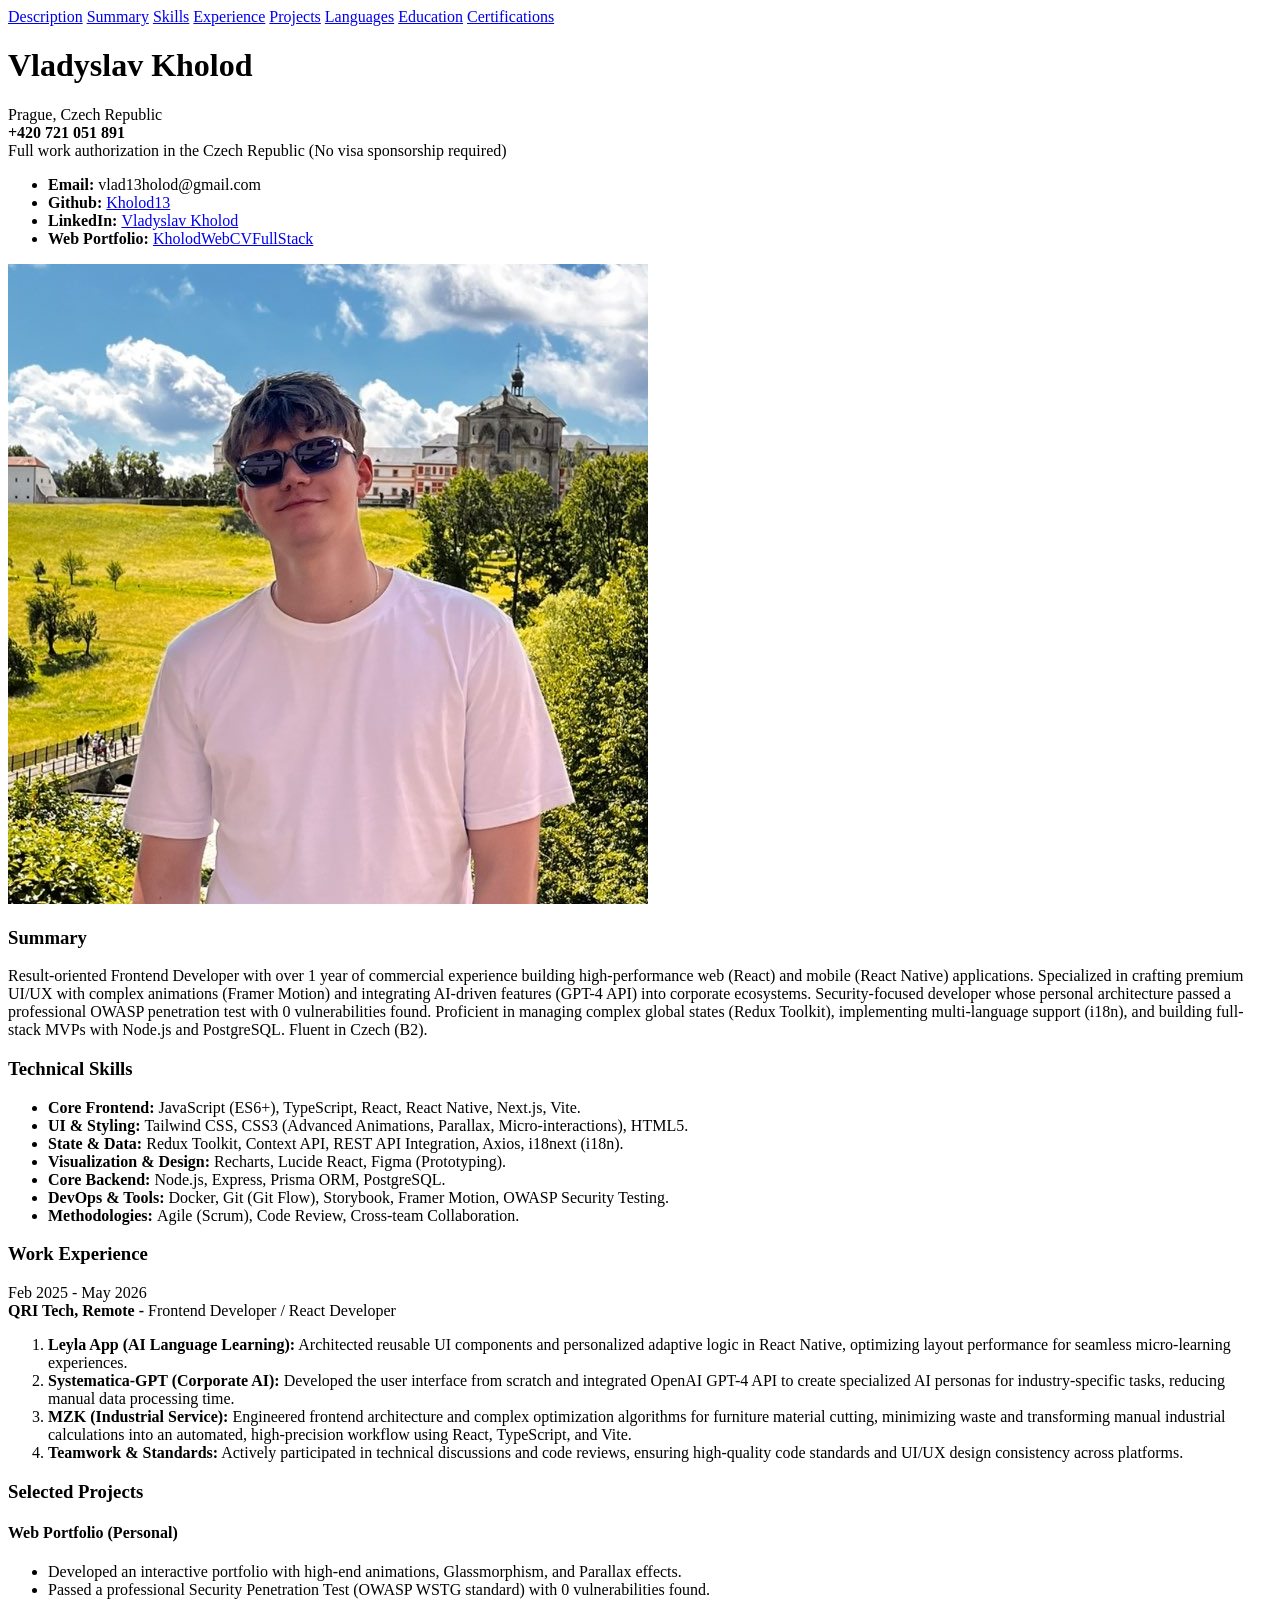
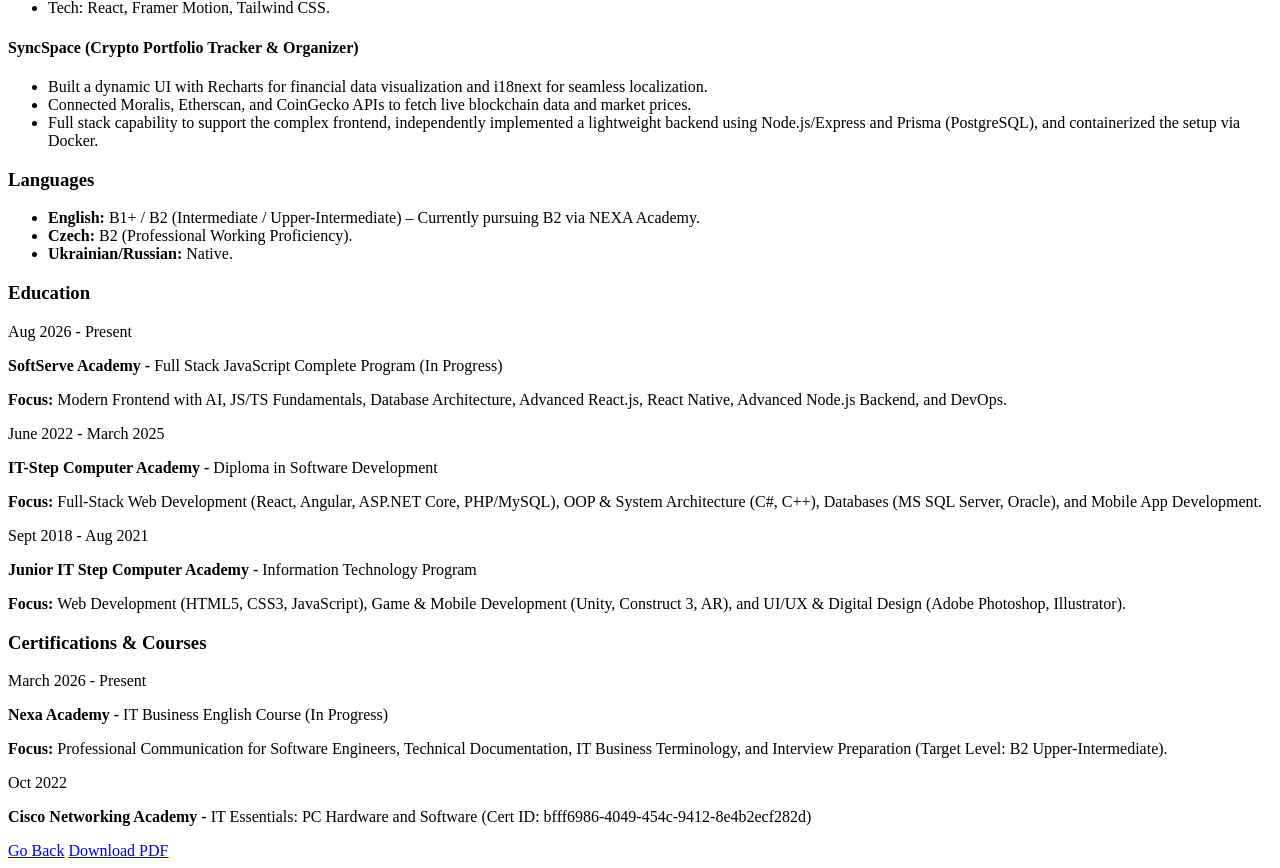
==== index.html @ 4ea3b6b8 "finish html" ====
<!doctype html>
<html lang="en">
<head>
    <meta charset="UTF-8">
    <meta name="viewport"
          content="width=device-width, user-scalable=no, initial-scale=1.0, maximum-scale=1.0, minimum-scale=1.0">
    <meta http-equiv="X-UA-Compatible" content="ie=edge">
    <link rel="stylesheet" href="styles.css">
    <title>Vladyslav Kholod | Full Stack Developer</title>
</head>
<body>
    <div class="wrapper">
        <nav>
            <a href="#top">Description</a>
            <a href="#summary">Summary</a>
            <a href="#skills">Skills</a>
            <a href="#experience">Experience</a>
            <a href="#projects">Projects</a>
            <a href="#languages">Languages</a>
            <a href="#education">Education</a>
            <a href="#certifications">Certifications</a>
        </nav>
        <div class="description-block block">
            <div>
                <h1 id="top">Vladyslav Kholod</h1>
                <p>
                    Prague, Czech Republic<br/>
                    <strong>+420 721 051 891</strong><br/>
                    Full work authorization in the Czech Republic (No visa sponsorship required)
                </p>
                <ul>
                    <li><strong>Email: </strong>vlad13holod@gmail.com</li>
                    <li><strong>Github: </strong><a href="http://github.com/Kholod13">Kholod13</a></li>
                    <li><strong>LinkedIn: </strong><a href="https://bit.ly/kholodLinkedIn">Vladyslav Kholod</a></li>
                    <li><strong>Web Portfolio: </strong><a href="https://bit.ly/KholodWebCVFullStack">KholodWebCVFullStack</a></li>
                </ul>
            </div>
            <div>
                <img src="source/profile.jpg" alt="profile picture">
            </div>
        </div>
        <div class="summary-block block">
            <h3 id="summary">Summary</h3>
            <p>
                Result-oriented Frontend Developer with over 1 year of commercial experience
                building high-performance web (React) and mobile (React Native) applications.
                Specialized in crafting premium UI/UX with complex animations (Framer
                Motion) and integrating AI-driven features (GPT-4 API) into corporate
                ecosystems. Security-focused developer whose personal architecture passed a
                professional OWASP penetration test with 0 vulnerabilities found. Proficient in
                managing complex global states (Redux Toolkit), implementing multi-language
                support (i18n), and building full-stack MVPs with Node.js and PostgreSQL. Fluent
                in Czech (B2).
            </p>
        </div>
        <div class="skills-block block">
            <h3 id="skills">Technical Skills</h3>
            <ul>
                <li><strong>Core Frontend: </strong>JavaScript (ES6+), TypeScript, React, React Native, Next.js, Vite.</li>
                <li><strong>UI & Styling: </strong>Tailwind CSS, CSS3 (Advanced Animations, Parallax, Micro-interactions), HTML5.</li>
                <li><strong>State & Data: </strong>Redux Toolkit, Context API, REST API Integration, Axios, i18next (i18n).</li>
                <li><strong>Visualization & Design: </strong>Recharts, Lucide React, Figma (Prototyping).</li>
                <li><strong>Core Backend: </strong> Node.js, Express, Prisma ORM, PostgreSQL.</li>
                <li><strong>DevOps & Tools: </strong>Docker, Git (Git Flow), Storybook, Framer Motion, OWASP Security Testing.</li>
                <li><strong>Methodologies: </strong> Agile (Scrum), Code Review, Cross-team Collaboration.</li>
            </ul>
        </div>
        <div class="experience-block block">
            <h3 id="experience">Work Experience</h3>
            <div class="experience-item item">
                <p>
                    <span>Feb 2025 - May 2026</span><br/>
                    <strong>QRI Tech, Remote - </strong>Frontend Developer / React Developer
                </p>
                <ol>
                    <li>
                        <strong>Leyla App (AI Language Learning):</strong> Architected reusable UI components
                        and personalized adaptive logic in React Native, optimizing layout
                        performance for seamless micro-learning experiences.
                    </li>
                    <li>
                        <strong>Systematica-GPT (Corporate AI):</strong> Developed the user interface from
                        scratch and integrated OpenAI GPT-4 API to create specialized AI
                        personas for industry-specific tasks, reducing manual data processing
                        time.
                    </li>
                    <li>
                        <strong>MZK (Industrial Service):</strong> Engineered frontend architecture and complex
                        optimization algorithms for furniture material cutting, minimizing waste
                        and transforming manual industrial calculations into an automated,
                        high-precision workflow using React, TypeScript, and Vite.
                    </li>
                    <li>
                        <strong>Teamwork & Standards:</strong>  Actively participated in technical discussions and
                        code reviews, ensuring high-quality code standards and UI/UX design
                        consistency across platforms.
                    </li>
                </ol>
            </div>
        </div>
        <div class="projects-block block">
            <h3 id="projects">Selected Projects</h3>
            <div class="projects-item item">
                <h4>Web Portfolio (Personal)</h4>
                <ul>
                    <li>
                        Developed an interactive portfolio with high-end animations,
                        Glassmorphism, and Parallax effects.
                    </li>
                    <li>
                        Passed a professional Security Penetration Test (OWASP WSTG standard)
                        with 0 vulnerabilities found.
                    </li>
                    <li>
                        Tech: React, Framer Motion, Tailwind CSS.
                    </li>
                </ul>
            </div>
            <div class="projects-item item">
                <h4>SyncSpace (Crypto Portfolio Tracker & Organizer)</h4>
                <ul>
                    <li>
                        Built a dynamic UI with Recharts for financial data visualization and
                        i18next for seamless localization.
                    </li>
                    <li>
                        Connected Moralis, Etherscan, and CoinGecko APIs to fetch live
                        blockchain data and market prices.
                    </li>
                    <li>
                        Full stack capability to support the complex frontend, independently
                        implemented a lightweight backend using Node.js/Express and Prisma
                        (PostgreSQL), and containerized the setup via Docker.
                    </li>
                </ul>
            </div>
        </div>
        <div class="languages-block block">
            <h3 id="languages">Languages</h3>
            <ul>
                <li><strong>English: </strong>B1+ / B2 (Intermediate / Upper-Intermediate) – Currently pursuing B2 via NEXA Academy.</li>
                <li><strong>Czech: </strong>B2 (Professional Working Proficiency).</li>
                <li><strong>Ukrainian/Russian: </strong>Native.</li>
            </ul>
        </div>
        <div class="education-block block">
            <h3 id="education">Education</h3>
            <div class="education-item item">
                <span>Aug 2026 - Present</span>
                <p>
                    <strong>SoftServe Academy - </strong> Full Stack JavaScript Complete Program (In Progress)
                </p>
                <p>
                    <strong>Focus: </strong>Modern Frontend with AI, JS/TS Fundamentals, Database Architecture, Advanced React.js, React Native, Advanced Node.js Backend, and DevOps.
                </p>
            </div>
            <div class="education-item item">
                <span>June 2022 - March 2025</span>
                <p>
                    <strong>IT-Step Computer Academy - </strong>Diploma in Software Development
                </p>
                <p>
                    <strong>Focus: </strong>Full-Stack Web Development (React, Angular, ASP.NET Core,
                    PHP/MySQL), OOP & System Architecture (C#, C++), Databases (MS SQL Server,
                    Oracle), and Mobile App Development.
                </p>
            </div>
            <div class="education-item item">
                <span>Sept 2018 - Aug 2021</span>
                <p>
                    <strong>Junior IT Step Computer Academy -</strong> Information Technology Program
                </p>
                <p>
                    <strong>Focus: </strong>Web Development (HTML5, CSS3, JavaScript), Game & Mobile
                    Development (Unity, Construct 3, AR), and UI/UX & Digital Design (Adobe
                    Photoshop, Illustrator).
                </p>
            </div>
        </div>
        <div class="certifications-block block">
            <h3 id="certifications">Certifications & Courses</h3>
            <div class="education-item item">
                <span>March 2026 - Present</span>
                <p>
                    <strong>Nexa Academy -</strong> IT Business English Course (In Progress)
                </p>
                <p>
                    <strong>Focus: </strong>Professional Communication for Software Engineers, Technical
                    Documentation, IT Business Terminology, and Interview Preparation (Target
                    Level: B2 Upper-Intermediate).
                </p>
            </div>
            <div class="education-item item">
                <span>Oct 2022</span>
                <p>
                    <strong>Cisco Networking Academy -</strong> IT Essentials: PC Hardware and Software (Cert ID: bfff6986-4049-454c-9412-8e4b2ecf282d)
                </p>
            </div>
        </div>
        <div>
            <a class="link" href="#top">Go Back</a>
            <a href="source/Vladyslav_Kholod_FullStack_CV0908.pdf" download="" class="link button">
                Download PDF
            </a>
        </div>
    </div>
</body>
</html>
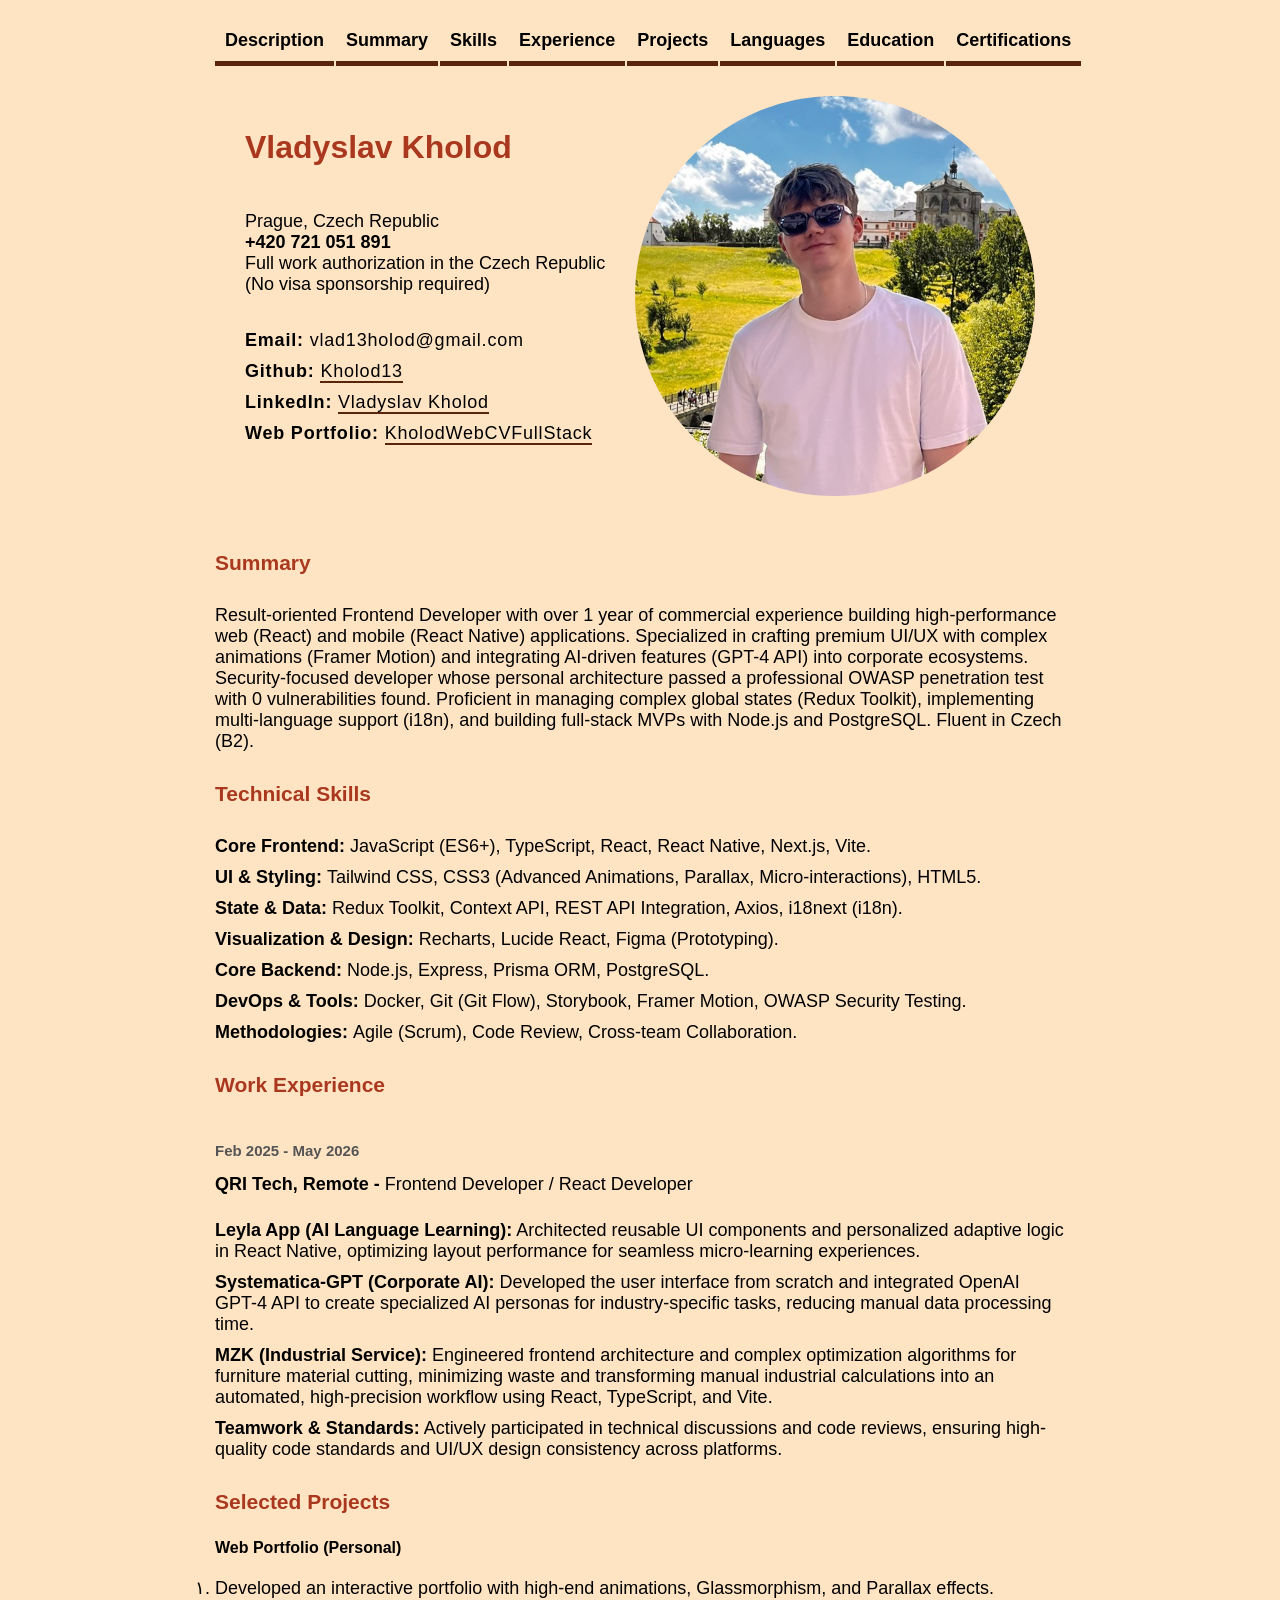
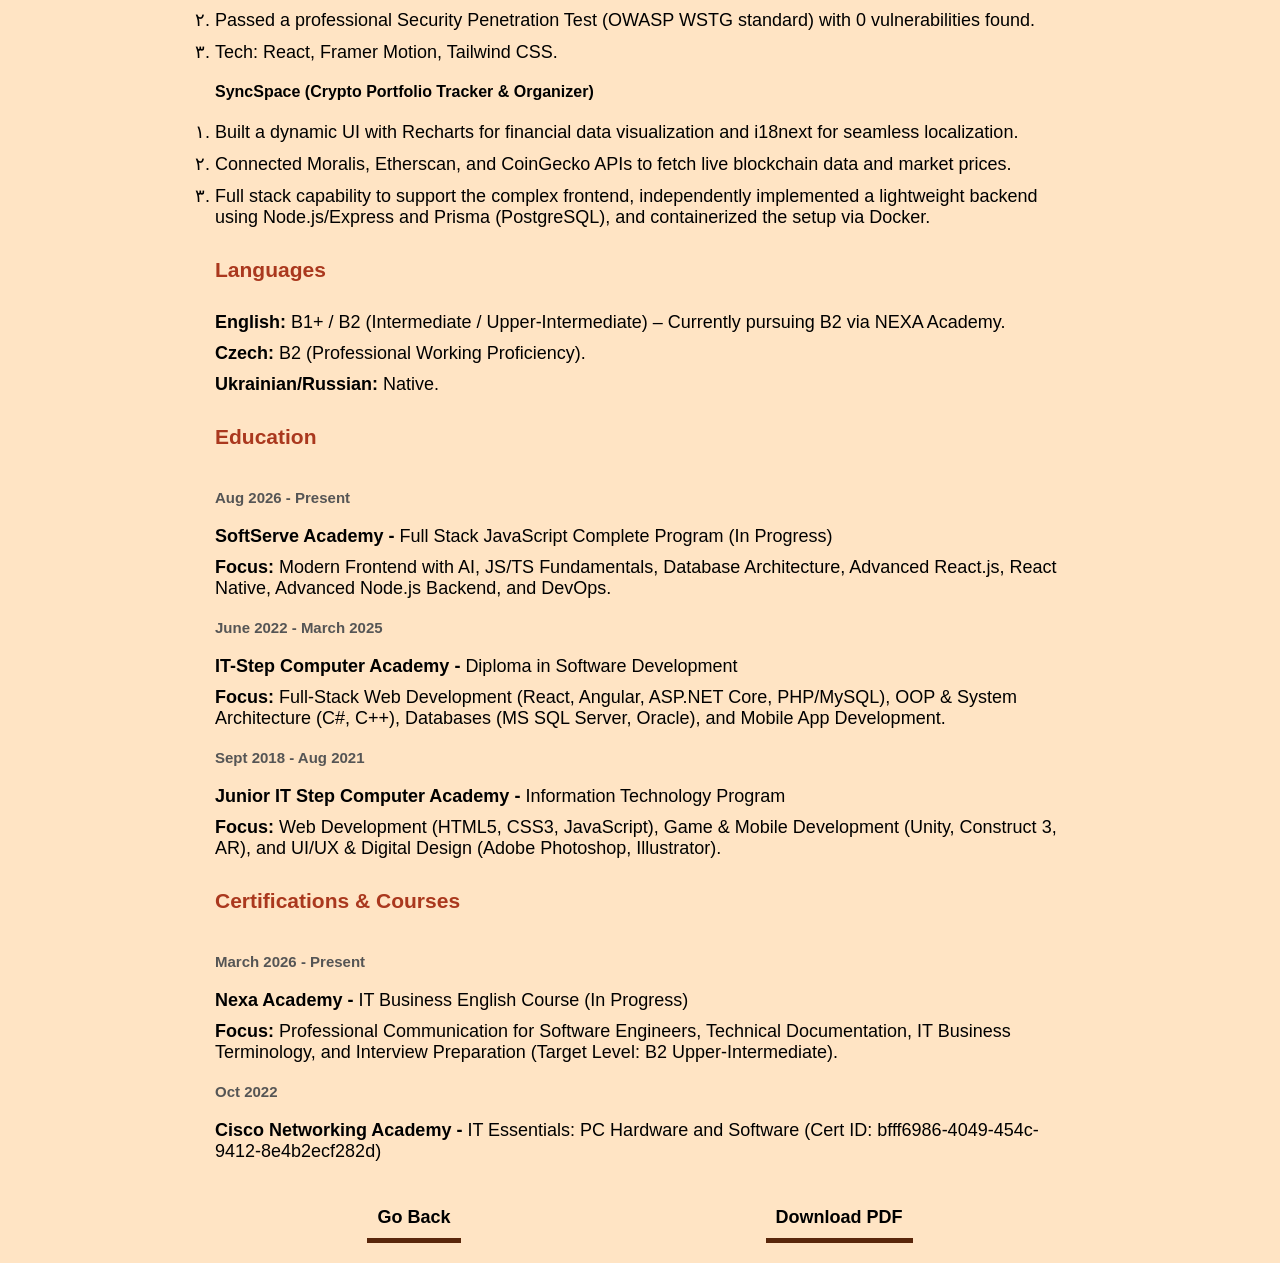
==== commit 91f80d67: "finish css" ====
--- a/index.html
+++ b/index.html
@@ -11,22 +11,22 @@
 <body>
     <div class="wrapper">
         <nav>
-            <a href="#top">Description</a>
-            <a href="#summary">Summary</a>
-            <a href="#skills">Skills</a>
-            <a href="#experience">Experience</a>
-            <a href="#projects">Projects</a>
-            <a href="#languages">Languages</a>
-            <a href="#education">Education</a>
-            <a href="#certifications">Certifications</a>
+            <a class="link" href="#top">Description</a>
+            <a class="link" href="#summary">Summary</a>
+            <a class="link" href="#skills">Skills</a>
+            <a class="link" href="#experience">Experience</a>
+            <a class="link" href="#projects">Projects</a>
+            <a class="link" href="#languages">Languages</a>
+            <a class="link" href="#education">Education</a>
+            <a class="link" href="#certifications">Certifications</a>
         </nav>
-        <div class="description-block block">
+        <div class="description-block">
             <div>
                 <h1 id="top">Vladyslav Kholod</h1>
                 <p>
                     Prague, Czech Republic<br/>
                     <strong>+420 721 051 891</strong><br/>
-                    Full work authorization in the Czech Republic (No visa sponsorship required)
+                    Full work authorization in the Czech Republic<br/> (No visa sponsorship required)
                 </p>
                 <ul>
                     <li><strong>Email: </strong>vlad13holod@gmail.com</li>
@@ -104,8 +104,7 @@
                 <h4>Web Portfolio (Personal)</h4>
                 <ul>
                     <li>
-                        Developed an interactive portfolio with high-end animations,
-                        Glassmorphism, and Parallax effects.
+                        Developed an interactive portfolio with high-end animations, Glassmorphism, and Parallax effects.
                     </li>
                     <li>
                         Passed a professional Security Penetration Test (OWASP WSTG standard)
@@ -197,12 +196,12 @@
                 </p>
             </div>
         </div>
-        <div>
+        <footer>
             <a class="link" href="#top">Go Back</a>
             <a href="source/Vladyslav_Kholod_FullStack_CV0908.pdf" download="" class="link button">
                 Download PDF
             </a>
-        </div>
+        </footer>
     </div>
 </body>
 </html>
--- a/styles.css
+++ b/styles.css
@@ -0,0 +1,99 @@
+html, body, div, p, a, h1,h2,h3,h4, ol,ul {
+    padding: 0;
+    margin: 0;
+}
+body {
+    width: 100%;
+    height: 100%;
+    font-family: Arial, Helvetica, sans-serif;
+    background-color: #FFE4C4;
+}
+a{
+    text-decoration: none;
+    color: inherit;
+    font-size: 18px;
+}
+a:hover{
+    cursor: pointer;
+}
+.wrapper {
+    margin: 20px auto;
+    max-width: 850px;
+}
+nav{
+    display: flex;
+    justify-content: space-between;
+    gap: 2px;
+}
+.link{
+    text-decoration: none;
+    color: inherit;
+    font-weight: bold;
+    padding: 10px;
+    border-bottom: #59260B 5px solid;
+    transition: 700ms;
+}
+.link:hover{
+    background-color: #E6BEBA;
+    transition: 700ms;
+}
+li{
+    list-style: none;
+}
+h1{
+    color: #AA381E;
+    padding: 0px 0px 30px 0px;
+}
+h3{
+    color: #AA381E;
+}
+.block h3{
+    font-size: 21px;
+    margin: 25px 0;
+}
+p, li{
+    font-size: 18px;
+    padding: 5px 0;
+}
+span{
+    font-size: 15px;
+    font-weight: bold;
+    color: #555555;
+    display: inline-block;
+    padding: 15px 0;
+}
+ul, ol{
+    margin: 15px 0;
+}
+/* description */
+.description-block{
+    display: flex;
+    padding: 30px;
+    justify-content: space-between;
+    align-items: center;
+}
+.description-block div{
+    display: flex;
+    flex-direction: column;
+    gap: 10px;
+}
+img{
+    border-radius: 50%;
+    height: 400px;
+}
+.description-block ul li{
+    letter-spacing: 0.8px;
+}
+.description-block ul li a{
+    border-bottom: #59260B 2px solid;
+}
+/* projects */
+.projects-item ul li{
+    list-style: arabic-indic;
+}
+/* footer */
+footer{
+    display: flex;
+    justify-content: space-around;
+    margin-top: 30px;
+}
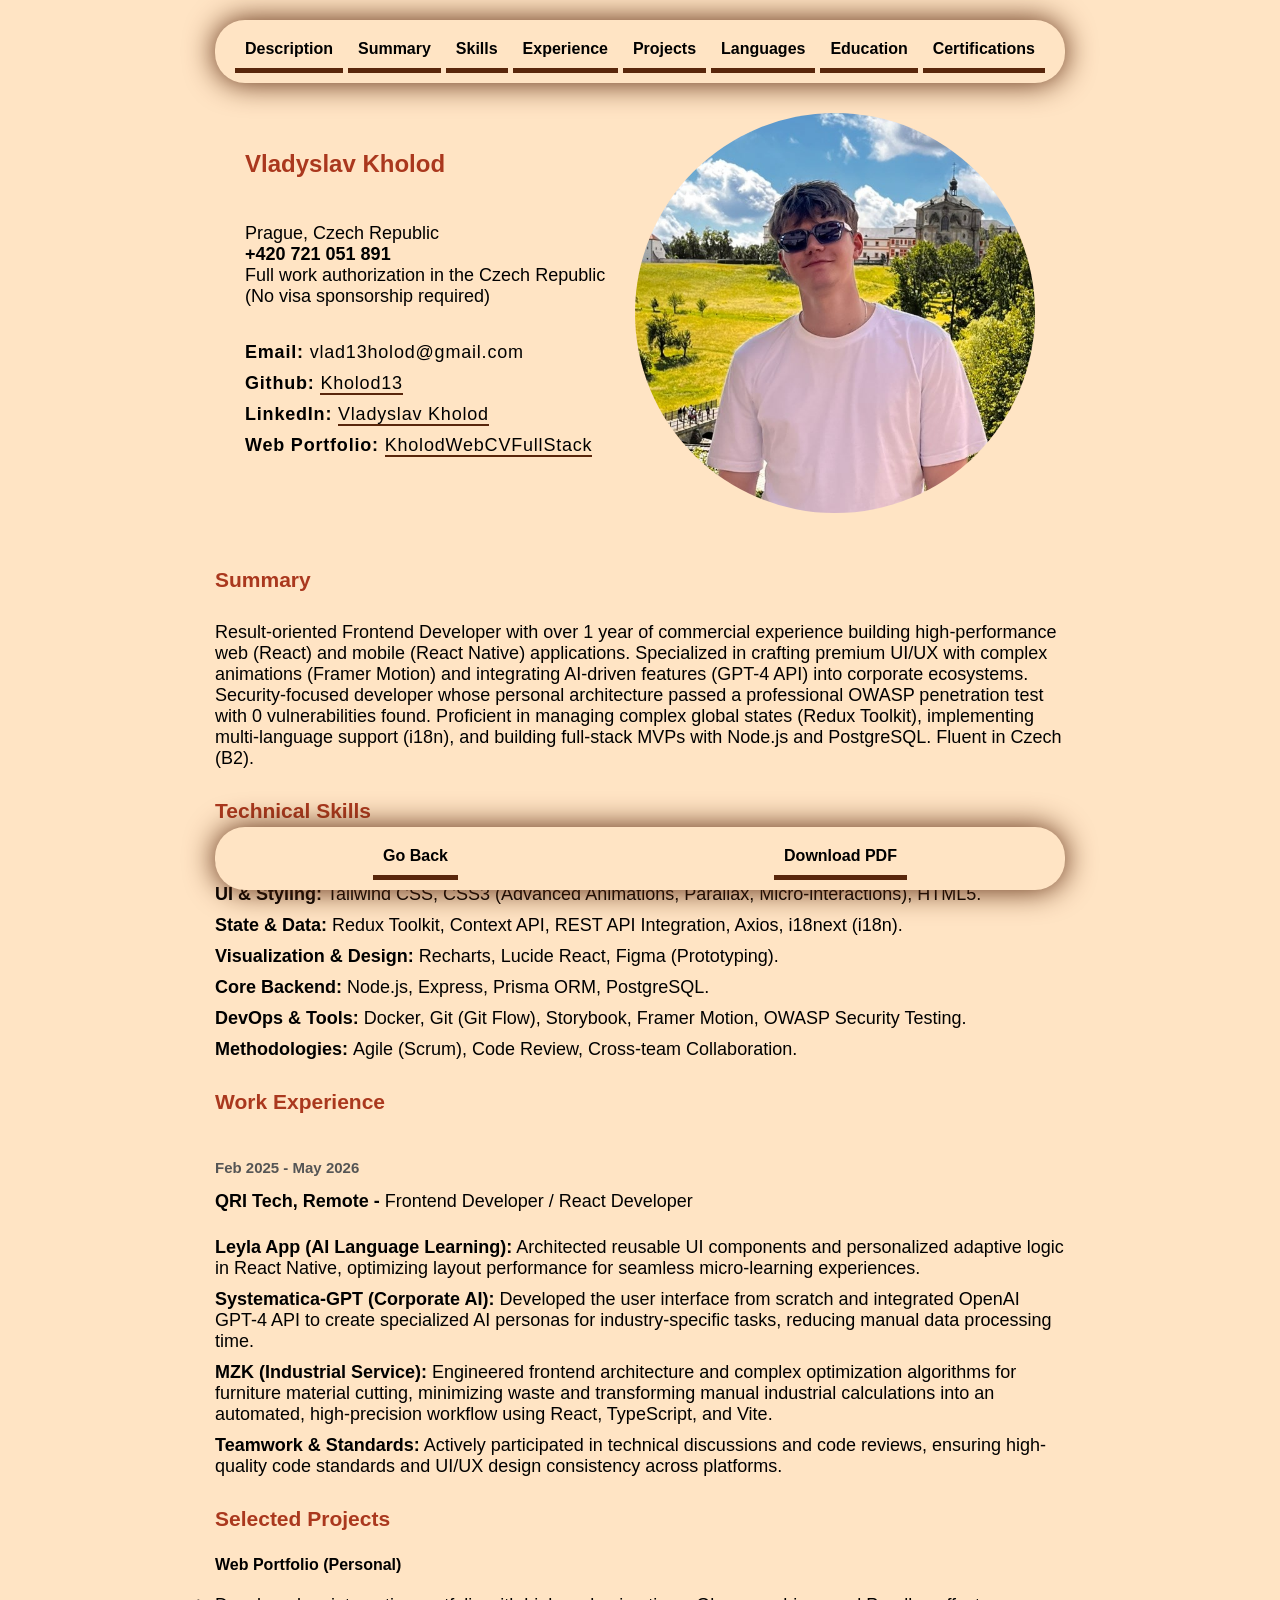
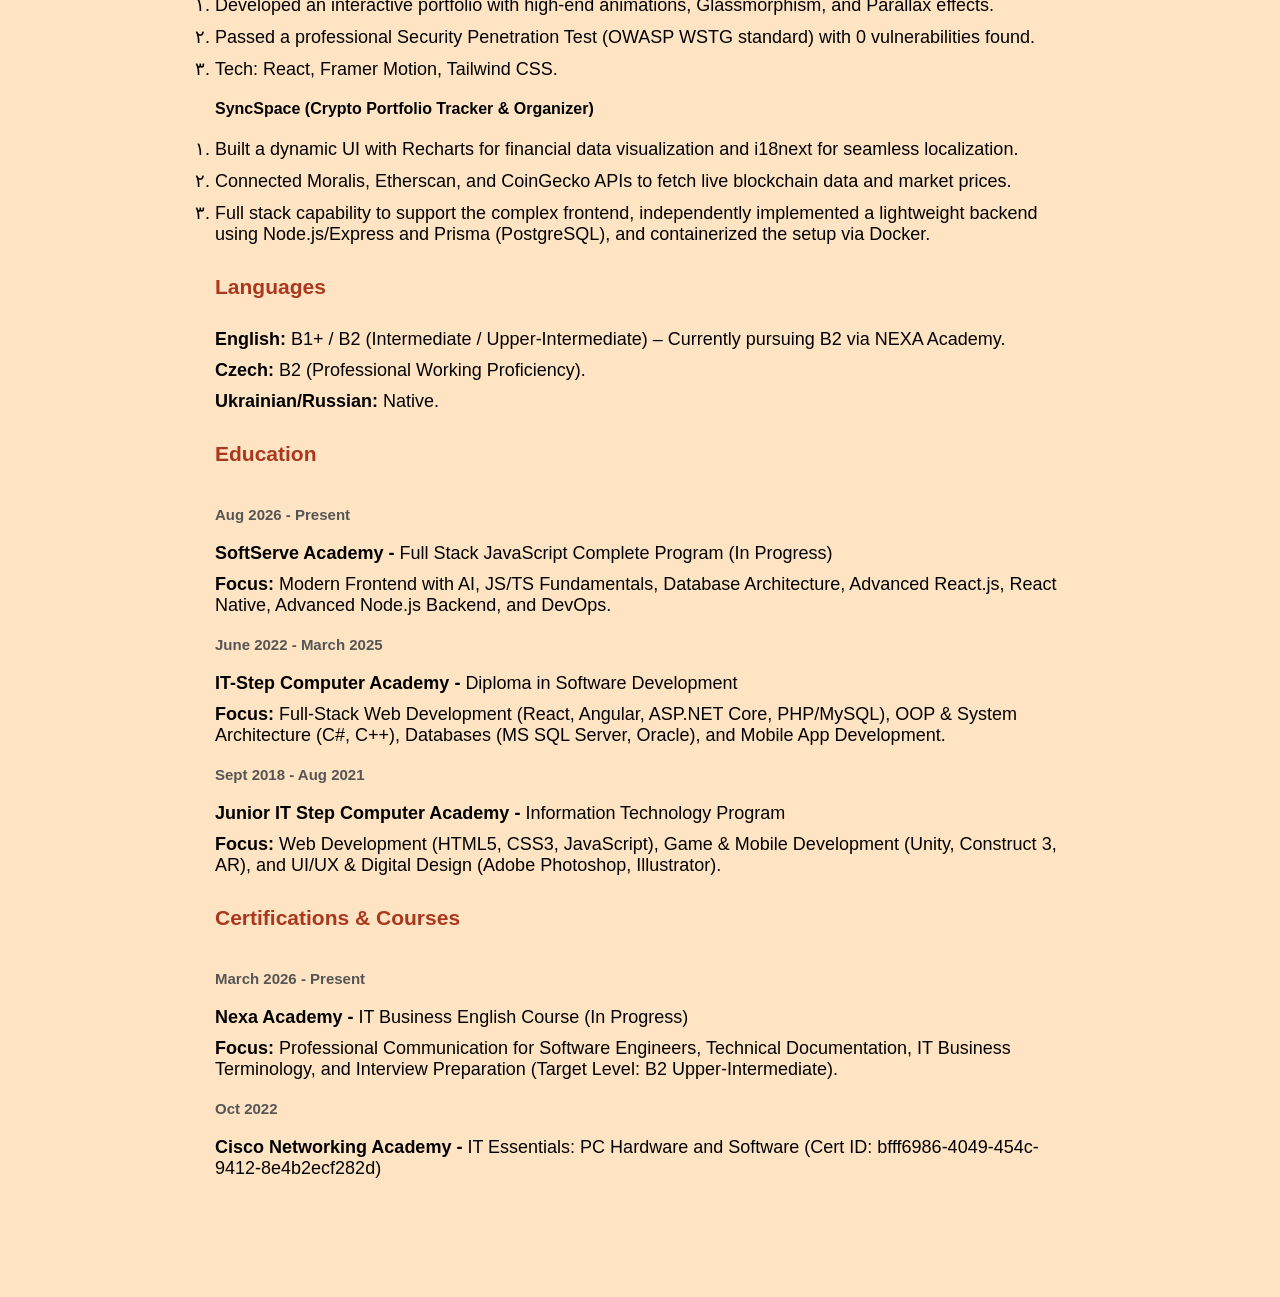
==== commit 8610c445: "update header and footer with sticky option" ====
--- a/index.html
+++ b/index.html
@@ -20,9 +20,9 @@
             <a class="link" href="#education">Education</a>
             <a class="link" href="#certifications">Certifications</a>
         </nav>
-        <div class="description-block">
+        <section id="top" class="description-block">
             <div>
-                <h1 id="top">Vladyslav Kholod</h1>
+                <h1>Vladyslav Kholod</h1>
                 <p>
                     Prague, Czech Republic<br/>
                     <strong>+420 721 051 891</strong><br/>
@@ -38,9 +38,9 @@
             <div>
                 <img src="source/profile.jpg" alt="profile picture">
             </div>
-        </div>
-        <div class="summary-block block">
-            <h3 id="summary">Summary</h3>
+        </section>
+        <section id="summary" class="summary-block block">
+            <h3>Summary</h3>
             <p>
                 Result-oriented Frontend Developer with over 1 year of commercial experience
                 building high-performance web (React) and mobile (React Native) applications.
@@ -52,9 +52,9 @@
                 support (i18n), and building full-stack MVPs with Node.js and PostgreSQL. Fluent
                 in Czech (B2).
             </p>
-        </div>
-        <div class="skills-block block">
-            <h3 id="skills">Technical Skills</h3>
+        </section>
+        <section id="skills" class="skills-block block">
+            <h3>Technical Skills</h3>
             <ul>
                 <li><strong>Core Frontend: </strong>JavaScript (ES6+), TypeScript, React, React Native, Next.js, Vite.</li>
                 <li><strong>UI & Styling: </strong>Tailwind CSS, CSS3 (Advanced Animations, Parallax, Micro-interactions), HTML5.</li>
@@ -64,9 +64,9 @@
                 <li><strong>DevOps & Tools: </strong>Docker, Git (Git Flow), Storybook, Framer Motion, OWASP Security Testing.</li>
                 <li><strong>Methodologies: </strong> Agile (Scrum), Code Review, Cross-team Collaboration.</li>
             </ul>
-        </div>
-        <div class="experience-block block">
-            <h3 id="experience">Work Experience</h3>
+        </section>
+        <section id="experience" class="experience-block block">
+            <h3>Work Experience</h3>
             <div class="experience-item item">
                 <p>
                     <span>Feb 2025 - May 2026</span><br/>
@@ -97,9 +97,9 @@
                     </li>
                 </ol>
             </div>
-        </div>
-        <div class="projects-block block">
-            <h3 id="projects">Selected Projects</h3>
+        </section>
+        <section id="projects" class="projects-block block">
+            <h3>Selected Projects</h3>
             <div class="projects-item item">
                 <h4>Web Portfolio (Personal)</h4>
                 <ul>
@@ -133,17 +133,17 @@
                     </li>
                 </ul>
             </div>
-        </div>
-        <div class="languages-block block">
-            <h3 id="languages">Languages</h3>
+        </section>
+        <section id="languages" class="languages-block block">
+            <h3>Languages</h3>
             <ul>
                 <li><strong>English: </strong>B1+ / B2 (Intermediate / Upper-Intermediate) – Currently pursuing B2 via NEXA Academy.</li>
                 <li><strong>Czech: </strong>B2 (Professional Working Proficiency).</li>
                 <li><strong>Ukrainian/Russian: </strong>Native.</li>
             </ul>
-        </div>
-        <div class="education-block block">
-            <h3 id="education">Education</h3>
+        </section>
+        <section id="education" class="education-block block">
+            <h3>Education</h3>
             <div class="education-item item">
                 <span>Aug 2026 - Present</span>
                 <p>
@@ -175,9 +175,9 @@
                     Photoshop, Illustrator).
                 </p>
             </div>
-        </div>
-        <div class="certifications-block block">
-            <h3 id="certifications">Certifications & Courses</h3>
+        </section>
+        <section id="certifications" class="certifications-block block">
+            <h3>Certifications & Courses</h3>
             <div class="education-item item">
                 <span>March 2026 - Present</span>
                 <p>
@@ -195,7 +195,7 @@
                     <strong>Cisco Networking Academy -</strong> IT Essentials: PC Hardware and Software (Cert ID: bfff6986-4049-454c-9412-8e4b2ecf282d)
                 </p>
             </div>
-        </div>
+        </section>
         <footer>
             <a class="link" href="#top">Go Back</a>
             <a href="source/Vladyslav_Kholod_FullStack_CV0908.pdf" download="" class="link button">
--- a/styles.css
+++ b/styles.css
@@ -19,11 +19,18 @@
 .wrapper {
     margin: 20px auto;
     max-width: 850px;
+    position: relative;
 }
 nav{
     display: flex;
+    background-color: #FFE4C4;
     justify-content: space-between;
     gap: 2px;
+    position: sticky;
+    padding: 10px 20px;
+    top: 10px;
+    border-radius: 30px;
+    box-shadow: 0px 0px 30px #59260B;
 }
 .link{
     text-decoration: none;
@@ -32,6 +39,7 @@
     padding: 10px;
     border-bottom: #59260B 5px solid;
     transition: 700ms;
+    font-size: 16px;
 }
 .link:hover{
     background-color: #E6BEBA;
@@ -87,13 +95,22 @@
 .description-block ul li a{
     border-bottom: #59260B 2px solid;
 }
+section[id]{
+    scroll-margin-top: 100px;
+}
 /* projects */
 .projects-item ul li{
     list-style: arabic-indic;
 }
 /* footer */
 footer{
+    background-color: #FFE4C4;
     display: flex;
     justify-content: space-around;
     margin-top: 30px;
+    position: sticky;
+    padding: 10px 0;
+    bottom: 10px;
+    border-radius: 30px;
+    box-shadow: 0px 0px 30px #59260B;
 }
